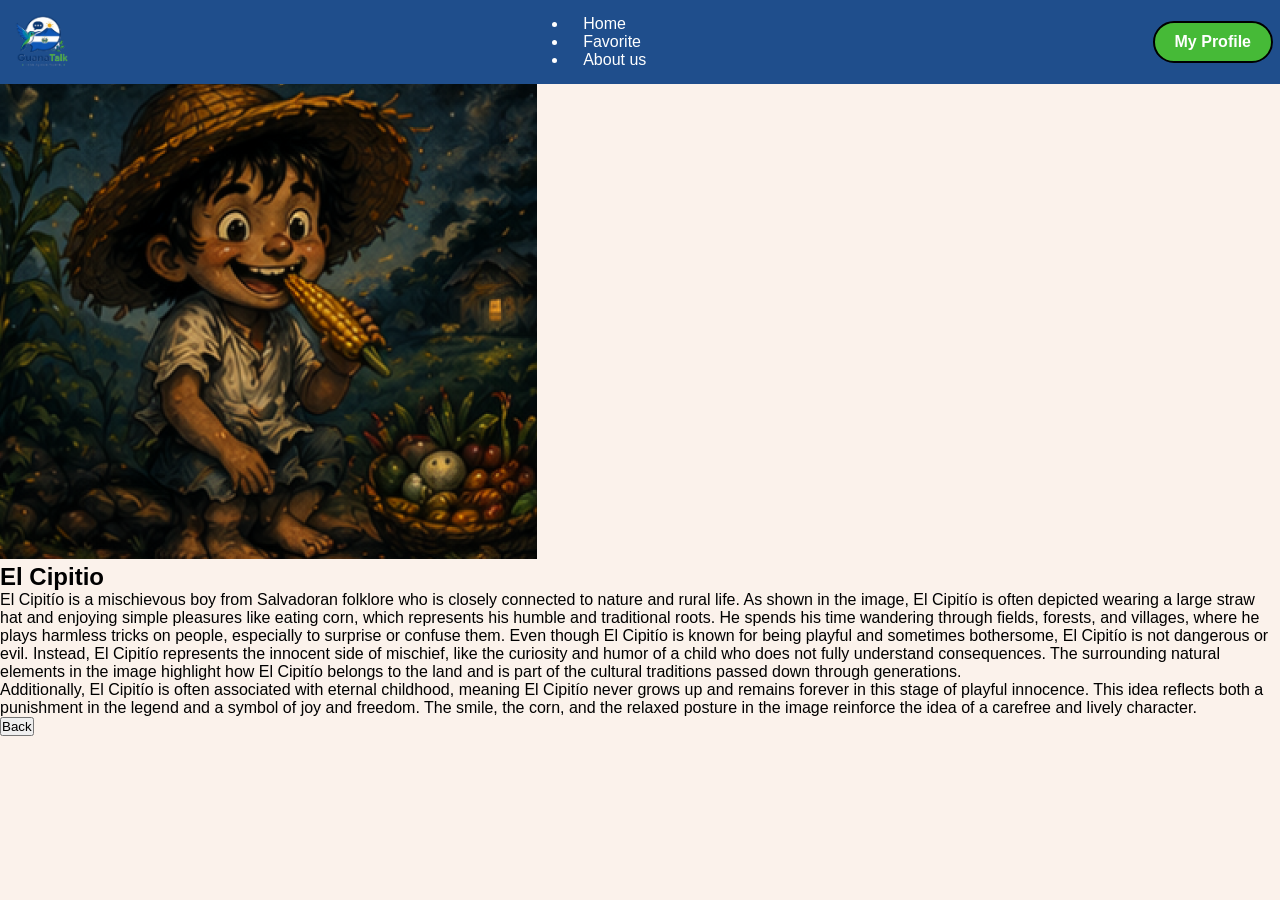
==== GuanaTalk_2/cipitio.html @ a0d7c27c "Add files via upload" ====
<!DOCTYPE html>
<html lang="en">
<head>
    <meta charset="UTF-8">
    <meta name="viewport" content="width=device-width, initial-scale=1.0">
    <title>La Siguanaba</title>
    <link rel="stylesheet" href="style.css">
</head>
<body>

    
    <header>
        <nav class="navbar">

            <div class="logo">
                <img src="img/logo.png" alt="Logo">
            </div>

            <ul class="nav-links">
                <li><a href="#">Home</a></li>
                <li><a href="#">Favorite</a></li>
                <li><a href="#">About us</a></li>
            </ul>

            <button class="profile-btn">My Profile</button>

        </nav>
    </header>

    
    <section class="main-container">

        <div class="legend-card">

            
            <div class="image-box">
                <img src="img/El Cipitio.png" alt="El Cipitio">
            </div>

            
            <div class="text-box">

                <h1>El Cipitio</h1>

                <p>
                    El Cipitío is a mischievous boy from Salvadoran folklore who is closely connected to nature and rural life.
                    As shown in the image, El Cipitío is often depicted wearing a large straw hat and enjoying simple pleasures like eating corn, which represents his humble and traditional roots.
                    He spends his time wandering through fields, forests, and villages, where he plays harmless tricks on people, especially to surprise or confuse them.
                    Even though El Cipitío is known for being playful and sometimes bothersome, El Cipitío is not dangerous or evil. Instead, El Cipitío represents the innocent side of mischief,
                    like the curiosity and humor of a child who does not fully understand consequences.
                    The surrounding natural elements in the image highlight how El Cipitío belongs to the land and is part of the cultural traditions passed down through generations.
                </p>

                <p>
                   Additionally, El Cipitío is often associated with eternal childhood, meaning El Cipitío never grows up and remains forever in this stage of playful innocence.
                    This idea reflects both a punishment in the legend and a symbol of joy and freedom. 
                    The smile, the corn, and the relaxed posture in the image reinforce the idea of a carefree and lively character.
                </p>

                <a href="index.html"><button class="back-btn">Back</button></a>
            </div>

        </div>

    </section>

</body>
</html>
---- GuanaTalk_2/style.css ----
* {
    margin: 0;
    padding: 0;
    box-sizing: border-box;
    font-family: 'Segoe UI', sans-serif;
}

body {
    background: #FBF2EB;
    margin: 0;
    padding: 0;
}

.navbar {
    background-color: #1f4e8c;
    display: flex;
    justify-content: space-between;
    align-items:center;
    margin: auto;
    padding: 7px;
    color: white;
}

.logo {
    display: flex;
    align-items: center;
    font-weight: bold;
}

.logo img {
    height: 70px;
}

nav a {
    color: white;
    margin: 0 15px;
    text-decoration: none;
    font-weight: 500;
}

.profile-dropdown {
    position: relative;
    display: inline-block;
}

.profile-btn {
    background: #46BA37;
    border: none;
    padding: 10px 20px;
    border-radius: 25px;
    color: white;
    cursor: pointer;
    font-weight: bold;
    display: flex;
    align-items: center;
    gap: 8px;
    transition: 0.3s;
}

.profile-btn:hover {
    background: #46BA37;
}

.dropdown-content {
    display: none;
    position: absolute;
    right: 0;
    top: 100%;
    background-color: #fff;
    min-width: 150px;
    box-shadow: 0 8px 16px rgba(0,0,0,0.2);
    border-radius: 12px;
    margin-top: 10px;
    z-index: 1000;
    overflow: hidden;
}

.dropdown-content a {
    color: #333;
    padding: 12px 16px;
    text-decoration: none;
    display: block;
    font-size: 14px;
    font-weight: 600;
}

.dropdown-content a:hover {
    background-color: #f1f1f1;
    color: #1f4e8c;
}

.divider {
    height: 1px;
    background-color: #eee;
}


.profile-section {
    display: flex;
    align-items: center;
    gap: 12px;
  }

.menu-lines-dropdown {
    position: relative;
    display: inline-block;
}


.menu-lines-btn {
    border: 2px solid #000;
    background: #ead9b5; 
    color: black;
    width: 45px;
    height: 42px;
    border-radius: 10px;
    display: flex;
    align-items: center;
    justify-content: center;
    font-size: 1.4rem;
    font-weight: bold;
    cursor: pointer;
    transition: background 0.2s;
}

.menu-lines-btn:hover {
    background-color: #d8c7a3;
}


.profile-btn {
    background: #46BA37;
    border: 2px solid #000;
    padding: 10px 20px;
    border-radius: 25px;
    color: white;
    font-weight: bold;
    cursor: pointer;
    font-size: 1rem;
    transition: background 0.2s;
}

.profile-btn:hover {
    background: #3fa332;
}


.dropdown-content {
    display: none; 
    position: absolute;
    right: 0;
    top: 120%;
    background-color: #fff;
    min-width: 150px;
    box-shadow: 0 8px 16px rgba(0,0,0,0.2);
    border: 2px solid #000;
    border-radius: 12px;
    z-index: 1000;
    overflow: hidden;
}

.dropdown-content a {
    color: #333;
    padding: 12px 16px;
    text-decoration: none;
    display: block;
    font-size: 14px;
    font-weight: 600;
    text-align: center;
}

.dropdown-content a:hover {
    background-color: #f1f1f1;
    color: #1f4e8c;
}

.divider {
    height: 2px;
    background-color: #000;
}


.menu-lines-dropdown.active .dropdown-content {
    display: block;
    animation: slideDown 0.3s ease;
}

@keyframes slideDown {
    from { 
        opacity: 0; 
        transform: translateY(-10px); 
    }
    to { 
        opacity: 1; 
        transform: translateY(0); 
    }
}


.hero {
    display: flex;
    justify-content: space-between;
    align-items: center;
    background: #FBF2EB;
    padding: 40px 60px;
    border-bottom-left-radius: 40px;
    border-bottom-right-radius: 40px;
}

.hero-text h1 {
    font-size: 32px;
    margin: 20px;
    padding: 10px;
}

.hero-text p {
    color: #333;
    font-size: 40px;
    margin: 20px;
    padding: 10px;
}

.hero-img {
  flex: 1;
  width: 100%;
  max-width: 375px; 
  height: 225px;
  object-fit: contain;
  mix-blend-mode: multiply; 
  margin-right: -20px;
  margin-top: 30px;
}

.cards {
  display: flex;
  justify-content: center; 
  padding: 30px;
  flex-wrap: wrap;
  gap: 15px; 
  margin-bottom: 20px; 
}

.card {
  width: 160px;      
  height: 200px;     
  border-radius: 100px; 
  text-align: center;
  color: #FBF2EB;
  font-weight: bold;
  display: flex;
  flex-direction: column;
  justify-content: space-between; 
  align-items: center;
  padding: 15px 10px; 
  transition: 0.3s;
  box-shadow: 0 15px 30px rgba(0,0,0,0.1); 
  border: 2px solid rgba(255, 255, 255, 0.3);
}


.card:hover {
  transform: translateY(-8px); 
}


.card img {
  width: 85%;        
  height: 120px;     
  object-fit: contain; 
}

.card p {
  font-size: 18px;
  margin-bottom: 5px;
}


.pink{
  background:linear-gradient(#ff9cb0,#ff6c8d);
}

.green{
  background:linear-gradient(#79af72,#3F5D44);
}

.orange{
  background:linear-gradient(#f8cc70,#f4a91c);
}

.blue{
  background:linear-gradient(#8ad2ff,#0D9AEF);
}

.gray{
  background: #b6def4ee;
  color:white;
}

.funfact {
  background: #fcd37b;
  margin: 40px 10%; 
  padding: 15px 25px;
  border-radius: 50px; 
  display: flex;
  align-items: center;
  gap: 15px;
  font-size: 16px;
  box-shadow: 0 4px 15px rgba(0,0,0,0.05);
  clear: both; 
}


.footer {
  position: fixed;
  bottom: 0;
  width: 100%;
  background: #ffffff(255, 255, 255, 0.9); 
  backdrop-filter: blur(5px); 
  display: flex;
  justify-content: space-around;
  padding: 10px 0;
  border-top: none; 
  height: 60px;
  z-index: 10; 
}

.footer div {
  text-align: center;
  font-size: 12px;
}

.footer i {
  font-size: 24px;
  color: #1f5aa6; 
  margin-bottom: 4px;
}


@media (max-width: 768px) {
  .hero {
    flex-direction: column;
    text-align: center;
    padding: 40px 20px;
  }
  .hero-img {
    margin-right: 0;
    max-width: 300px;
    margin-top: 20px;
  }
}

.container{
  background:#FBF2EB;
  padding:40px;
}

.about h2{
  text-align:center;
  font-size:30px;
  margin-bottom:20px;
  color:#111;
}

.about-content{
  display:flex;
  align-items:center;
  gap:30px;
}

.about-content img{
  width:300px;
}

.about-content p{
  font-size:17px;
  line-height:1.7;
  color:#222;
  text-align:justify;
}

.logo-small{
  width:60px;
  vertical-align:middle;
  margin-left:8px;
}

/* WORK */

.work{
  margin-top:40px;
}

.title-box{
  display:flex;
  justify-content:center;
  margin-bottom:20px;
}

.title-box h3{
  background:#5f8f5d;
  color:black;
  padding:12px 30px;
  border-radius:20px;
  font-size:24px;
}

.intro{
  text-align:center;
  margin-bottom:30px;
  font-size:18px;
}

.steps{
  display:flex;
  flex-direction:column;
  gap:25px;
}

.step{
  display:flex;
  align-items:flex-start;
  gap:15px;
}

.dot{
  width:15px;
  height:15px;
  background:#4caf50;
  border-radius:50%;
  margin-top:8px;
}

.step h4{
  font-size:22px;
  margin-bottom:5px;
}

.step p{
  font-size:17px;
  line-height:1.5;
}

/* WHY */

.why{
  margin-top:40px;
}

.why-title{
  display:flex;
  justify-content:center;
  margin-bottom:25px;
}

.why-title h3{
  background:#d89b1e;
  padding:12px 40px;
  border-radius:20px;
  font-size:22px;
}

.cards{
  display:flex;
  gap:20px;
}

.card{
  flex:1;
  border-radius:12px;
  padding:20px;
  text-align:center;
  color:white;
  cursor: pointer;
}

.card h4{
  margin-bottom:10px;
  font-size:18px;
}

.card p{
  font-size:15px;
  margin-bottom:15px;
}

.card img{
  width:100px;
}

.beige{
  background:#ead9b5;
  color:black;
}

.blue{
  background:#0d4c63;
}

.green{
  background:#6b9467;
}
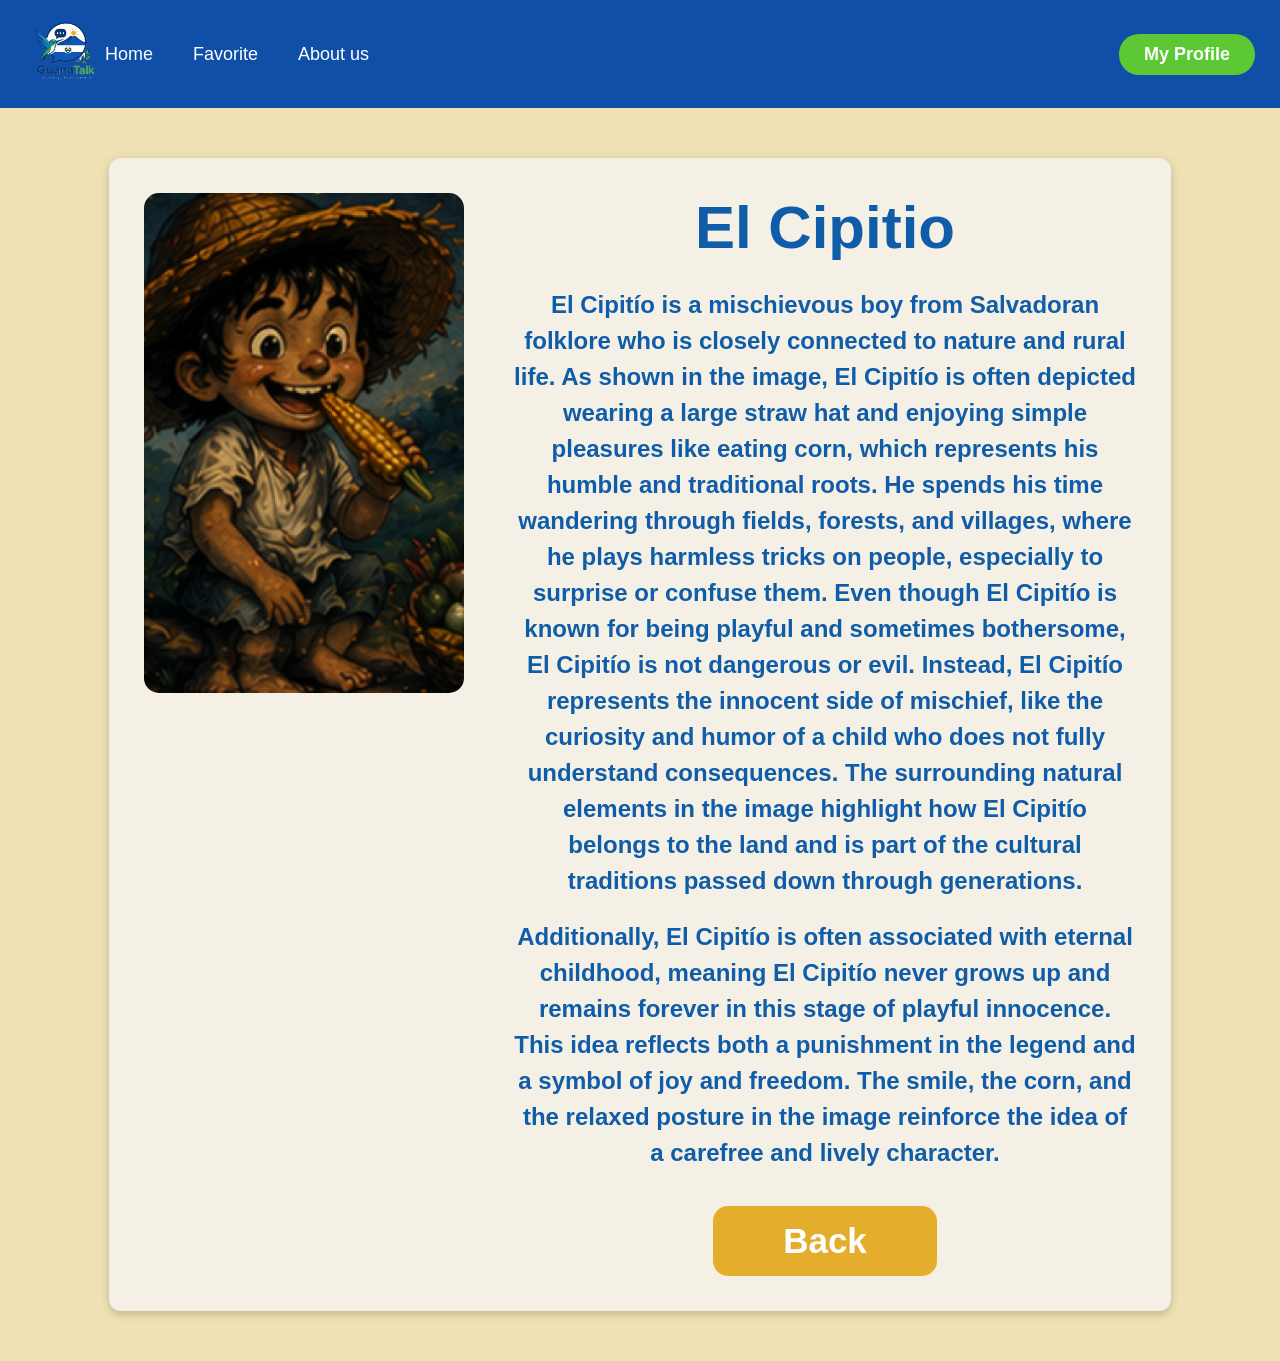
==== commit d0a9ae8c: "Add files via upload" ====
--- a/GuanaTalk_2/cipitio.html
+++ b/GuanaTalk_2/cipitio.html
@@ -4,7 +4,7 @@
     <meta charset="UTF-8">
     <meta name="viewport" content="width=device-width, initial-scale=1.0">
     <title>La Siguanaba</title>
-    <link rel="stylesheet" href="style.css">
+    <link rel="stylesheet" href="legends.css">
 </head>
 <body>
 
@@ -13,7 +13,9 @@
         <nav class="navbar">
 
             <div class="logo">
-                <img src="img/logo.png" alt="Logo">
+                <a href="index.html">
+                    <img src="img/logo.png" alt="Logo">
+                </a>
             </div>
 
             <ul class="nav-links">
--- a/GuanaTalk_2/legends.css
+++ b/GuanaTalk_2/legends.css
@@ -0,0 +1,265 @@
+*{
+    margin: 0;
+    padding: 0;
+    box-sizing: border-box;
+    font-family: Arial, Helvetica, sans-serif;
+}
+
+body{
+    background-color: #EAD397;
+}
+
+
+.profile-btn{
+    background-color: #46BA37;
+    border: none;
+    padding: 8px 20px;
+    border-radius: 20px;
+    color: white;
+    cursor: pointer;
+    font-weight: bold;
+    margin-left:auto;
+    
+
+    
+}
+
+.hero{
+    display: flex;
+    justify-content: space-between;
+    align-items: center;
+    padding: 30px 50px;
+}
+
+.hero-text{
+    max-width: 400px;
+}
+
+.hero-text h1{
+    font-size: 55px;
+    margin-bottom: 15px;
+    color: black;
+}
+
+.hero-image img{
+    width: 500px;
+    border-radius: 20px;
+}
+
+.search-box input{
+    width: 280px;
+    padding: 12px 15px;
+    border-radius: 25px;
+    border: none;
+    outline: none;
+    box-shadow: 0px 2px 5px rgba(0,0,0,0.2);
+}
+
+.cards-container{
+    display: flex;
+    justify-content: center;
+    gap: 35px;
+    padding: 20px 40px 50px;
+    flex-wrap: wrap;
+    
+}
+
+.card{
+    background-color: #c9972f;
+    width: 240px;
+    border-radius: 20px;
+    padding: 18px;
+    text-align: center;
+    color: white;
+    box-shadow: 0px 4px 10px rgba(0,0,0,0.3);
+    align-items: center;
+}
+
+.card img{
+    width: 100%;
+    height: 150px;
+    object-fit: cover;
+    border-radius: 15px;
+    margin-bottom: 15px;
+    
+}
+
+.card h2{
+    font-size: 30px;
+    margin-bottom: 12px;
+    
+}
+
+.card p{
+    font-size: 20px;
+    line-height: 1.4;
+    margin-bottom: 18px;
+    
+}
+
+.card button{
+    background-color: hsl(44, 38%, 56%);
+    border: none;
+    padding: 10px 22px;
+    border-radius: 20px;
+    color: white;
+    font-weight: bold;
+    cursor: pointer;
+    transition: 0.3s;
+    
+}
+
+.card button:hover{
+    background-color: #9c874f;
+    
+}
+
+
+*{
+    margin: 0;
+    padding: 0;
+    box-sizing: border-box;
+    font-family: Arial, Helvetica, sans-serif;
+}
+
+body{
+    background-color: #efe1b4;
+}
+
+
+
+.navbar{
+    background-color: #0f4fa8;
+    display: flex;
+    justify-content: space-between;
+    align-items: center;
+    padding: 12px 25px;
+}
+
+.logo img{
+    width: 80px;
+    height: 80px;
+}
+
+.nav-links{
+    display: flex;
+    gap: 40px;
+    list-style: none;
+}
+
+.nav-links a{
+    text-decoration: none;
+    color: white;
+    font-size: 18px;
+}
+
+.profile-btn{
+    background-color: #5bc834;
+    color: white;
+    border: none;
+    padding: 10px 25px;
+    border-radius: 20px;
+    font-size: 18px;
+    cursor: pointer;
+}
+
+/* MAIN SECTION */
+
+.main-container{
+    display: flex;
+    justify-content: center;
+    align-items: center;
+    padding: 50px;
+}
+
+/* CARD */
+
+.legend-card{
+    background-color: #f5f0e6;
+    width: 90%;
+    max-width: 1200px;
+    border-radius: 12px;
+    display: flex;
+    gap: 50px;
+    padding: 35px;
+    box-shadow: 0px 3px 10px rgba(0,0,0,0.2);
+}
+
+/* IMAGE */
+
+.image-box img{
+    width: 320px;
+    height: 500px;
+    object-fit: cover;
+    border-radius: 15px;
+}
+
+/* TEXT */
+
+.text-box{
+    flex: 1;
+    text-align: center;
+    color: #0f5ca8;
+}
+
+.text-box h1{
+    font-size: 60px;
+    margin-bottom: 25px;
+}
+
+.text-box p{
+    font-size: 24px;
+    line-height: 1.5;
+    margin-bottom: 20px;
+    font-weight: bold;
+}
+
+/* BUTTON */
+
+.back-btn{
+    margin-top: 15px;
+    background-color: #e5ad2c;
+    color: white;
+    border: none;
+    padding: 15px 70px;
+    border-radius: 15px;
+    font-size: 35px;
+    font-weight: bold;
+    cursor: pointer;
+    transition: 0.3s;
+}
+
+.back-btn:hover{
+    background-color: #c9921d;
+}
+
+/* RESPONSIVE */
+
+@media(max-width: 900px){
+
+    .legend-card{
+        flex-direction: column;
+        align-items: center;
+        text-align: center;
+    }
+
+    .image-box img{
+        width: 250px;
+        height: 380px;
+    }
+
+    .text-box h1{
+        font-size: 40px;
+    }
+
+    .text-box p{
+        font-size: 18px;
+    }
+
+    .back-btn{
+        font-size: 25px;
+        padding: 12px 40px;
+    }
+
+}
+
